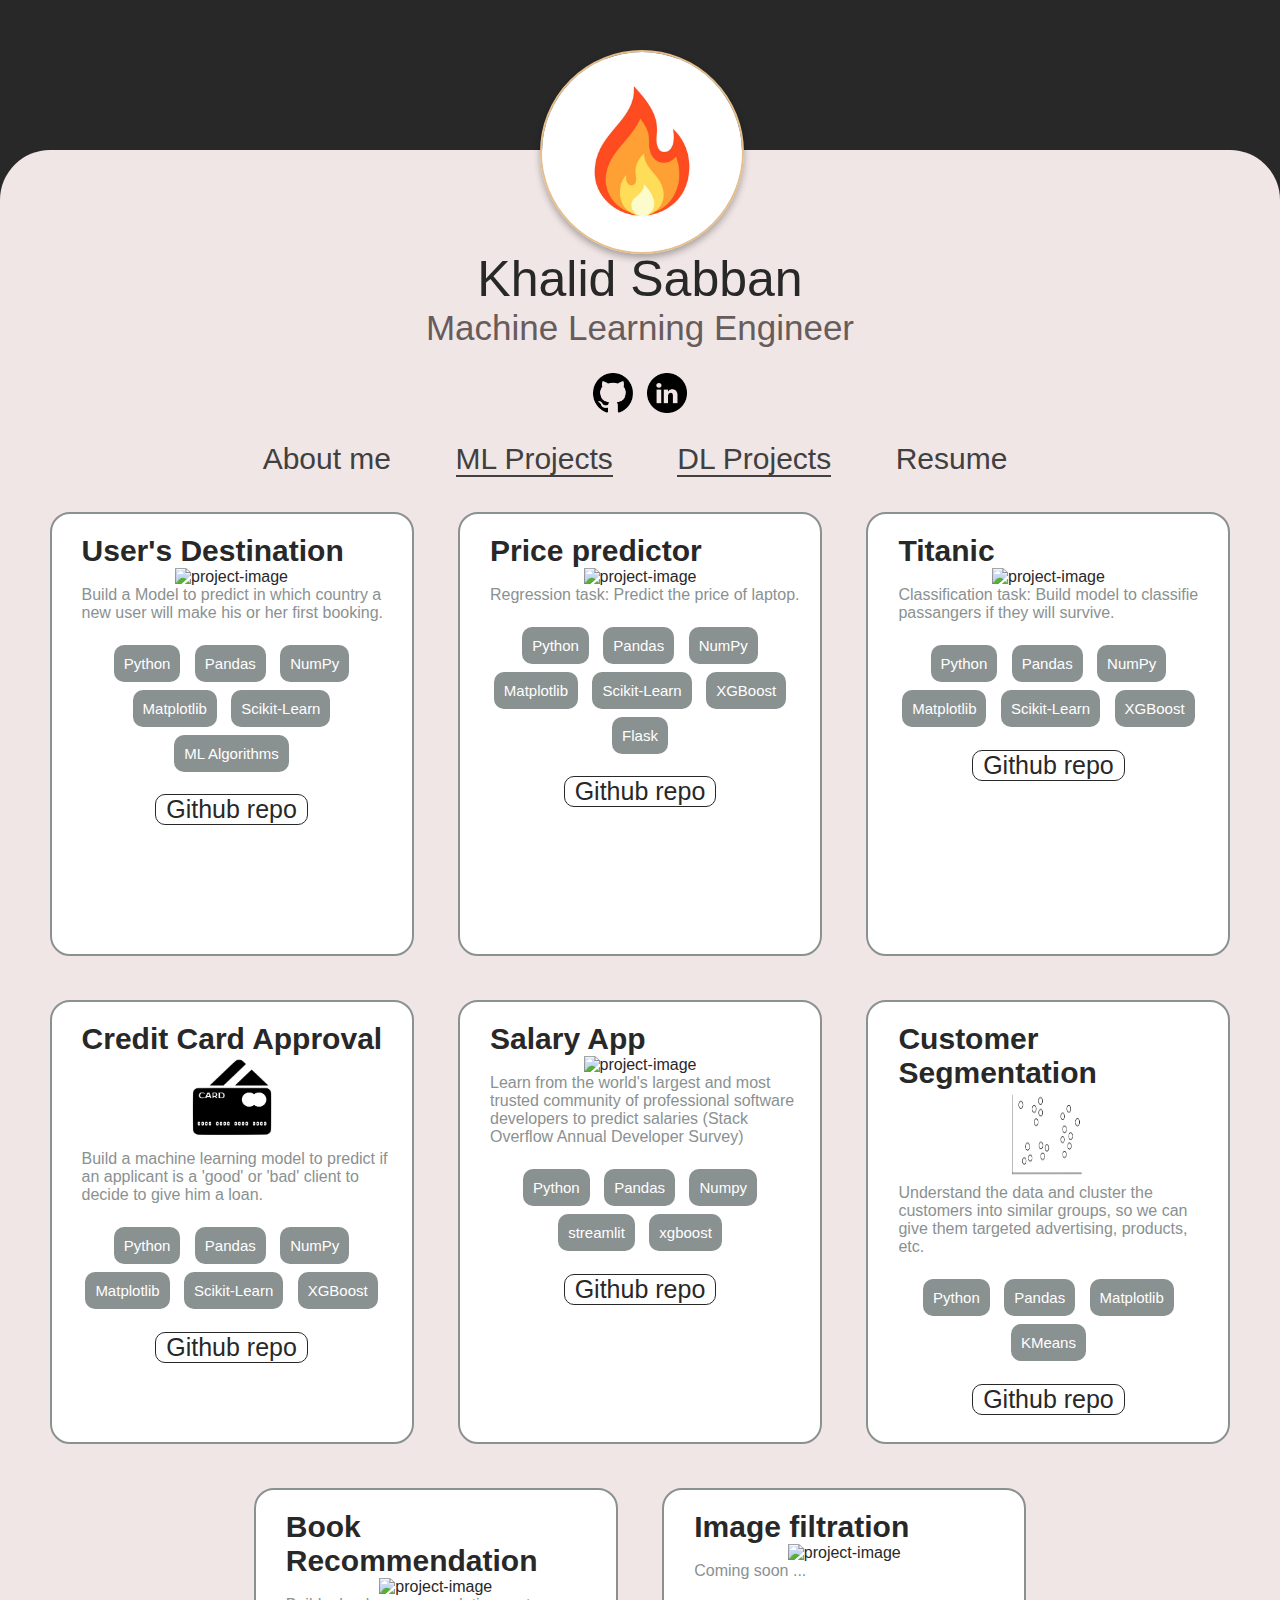
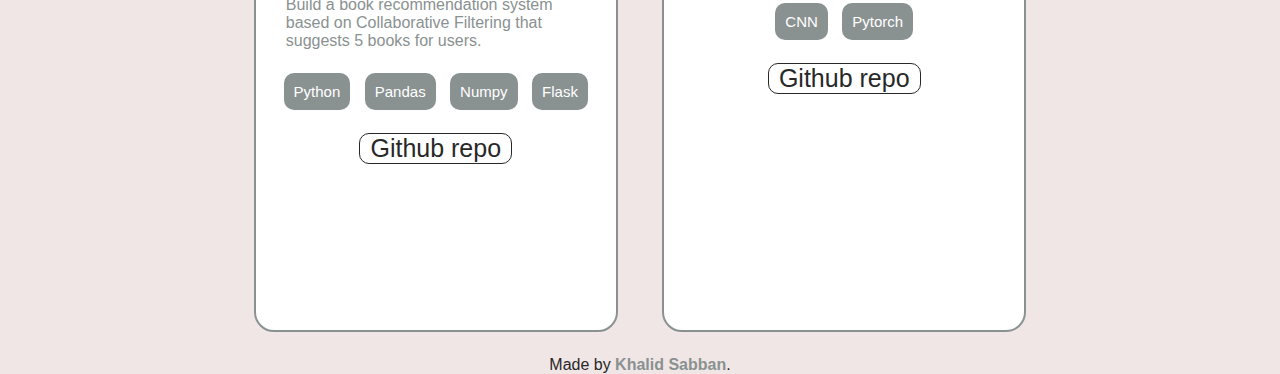
==== DL_projects.html @ 0de5e2ca "add new html page" ====
<!DOCTYPE html>
<html lang="en">
    <head>
        <meta charset="UTF-8">
        <title>Khalid Sabban | Machine Learning Engineer</title>
        <link href="https://fonts.googleapis.com/css?family=Comic+Neue|Gabriela&display=swap" rel="stylesheet">
        <script src="https://ajax.googleapis.com/ajax/libs/jquery/1.11.1/jquery.min.js"></script>
        <link rel="stylesheet" href="static/style.css"/>
        <link rel="shortcut icon" type="image/x-icon" href="static/img/logo-light.jpeg"/>
    </head>

    <body>
        <div class="container">
            <div>
                <h1>Khalid Sabban</h1>
                <h2>Machine Learning Engineer</h2>
            </div>
            <div class="links">
                <a href="https://github.com/khalidsbn" target="_blank">
                    <img src="static/img/github-icon.png" alt="github-link">
                </a>
                <a href="https://www.linkedin.com/in/khalidsabban/" target="_blank">
                    <img src="static/img/linkedin-icon.png" alt="linkedin-link">
                </a>
            </div>
            
            <div class="nav-bar">
                <ul>
                    <li><a href="index.html">About me</a></li>
                    <li><a href="ML_projects.html" style="border-bottom: 2px solid #404040;">ML Projects</a></li>
                    <li><a href="DL_projects.html" style="border-bottom: 2px solid #404040;">DL Projects</a></li>
                    <li><a href="resume.html">Resume</a></li>
                </ul>
            </div>

            <div class="project-container">

                <!--project 1-->
                <div class="project">
                    <h3 class="title">
                        User's Destination
                    </h3>
                    <img class="project-img"
                        src="https://cdn-icons-png.flaticon.com/128/854/854996.png"
                        alt="project-image">
                    <p class="description">
                        Build a Model to predict in which country a new user will make his or her first booking.
                    </p>
                    <ul>
                        <li>Python</li>
                        <li>Pandas</li>
                        <li>NumPy</li>
                        <li>Matplotlib</li>
                        <li>Scikit-Learn</li> <br>
                        <li>ML Algorithms</li>
                    </ul>
                    <p><br></p>
                    <button class="btn-dark-outline">
                        <a href="https://github.com/khalidsbn/Users-destination" target="_blank">Github repo</a>
                    </button>
                </div>

                <!--project 2-->
                <div class="project">
                    <h3 class="title">
                        Price predictor
                    </h3>
                    <img class="project-img"
                        src="https://cdn-icons-png.flaticon.com/128/2502/2502439.png"
                        alt="project-image">
                    <p class="description">
                        Regression task: Predict the price of laptop.
                    </p>
                    <ul>
                        <li>Python</li>
                        <li>Pandas</li>
                        <li>NumPy</li>
                        <li>Matplotlib</li>
                        <li>Scikit-Learn</li>
                        <li>XGBoost</li>
                        <li>Flask</li>
                    </ul>
                    <p><br></p>
                    <!--
                    <button class="btn-dark-outline">
                        <a href="website.com" target="_blank">Live site</a>
                    </button>
                    -->
                    <button class="btn-dark-outline">
                        <a href="https://github.com/khalidsbn/Laptop-Price-Predictor" target="_blank">Github repo</a>
                    </button>

                </div>

                <!--project 3-->
                <div class="project">
                    <h3 class="title">
                        Titanic
                    </h3>
                    <img class="project-img"
                        src="https://cdn-icons-png.flaticon.com/128/10049/10049213.png"
                        alt="project-image">
                    <p class="description">
                        Classification task: Build model to classifie passangers if they will survive.
                    </p>
                    <ul>
                        <li>Python</li>
                        <li>Pandas</li>
                        <li>NumPy</li>
                        <li>Matplotlib</li>
                        <li>Scikit-Learn</li>
                        <li>XGBoost</li>
                    </ul>
                    <p><br></p>
                    <button class="btn-dark-outline">
                        <a href="https://github.com/khalidsbn/Survived-prediction" target="_blank">Github repo</a>
                    </button>

                </div>

                <!--project 4-->
                <div class="project">
                    <h3 class="title">
                        Credit Card Approval
                    </h3>
                    <img class="project-img"
                        src="static/img/credit-card.png"
                        alt="project-image">
                    <p class="description">
                        Build a machine learning model to predict if an applicant is a 'good' or 'bad' client to decide to give him a loan.
                    </p>
                    <ul>
                        <li>Python</li>
                        <li>Pandas</li>
                        <li>NumPy</li>
                        <li>Matplotlib</li>
                        <li>Scikit-Learn</li>
                        <li>XGBoost</li>
                    </ul>
                    <p><br></p>
                    <button class="btn-dark-outline">
                        <a href="https://github.com/khalidsbn/Credit-Card-Approval-Prediction" target="_blank">Github repo</a>
                    </button>

                </div>

                <!--project 5-->
                <div class="project">
                    <h3 class="title">
                        Salary App 
                    </h3>
                    <img class="project-img"
                        src="https://cdn-icons-png.flaticon.com/128/1589/1589110.png"
                        alt="project-image">
                    <p class="description">
                        Learn from the world's largest and most trusted community of professional software developers to predict salaries (Stack Overflow Annual Developer Survey)
                    </p>
                    <ul>
                        <li>Python</li>
                        <li>Pandas</li>
                        <li>Numpy</li>
                        <li>streamlit</li>
                        <li>xgboost</li>
                    </ul>
                    <p><br></p>
                    <!--
                    <button class="btn-dark-outline">
                        <a href="website.com" target="_blank">Live site</a>
                    </button>
                    -->
                    <button class="btn-dark-outline">
                        <a href="https://github.com/khalidsbn/salary-app" target="_blank">Github repo</a>
                    </button>

                </div>

                <!--project 6-->
                <div class="project">
                    <h3 class="title">
                        Customer Segmentation 
                    </h3>
                    <img class="project-img"
                        src="static/img/clustering.png"
                        alt="project-image">
                    <p class="description">
                        Understand the data and cluster the customers into similar groups, so we can give them targeted advertising, products, etc.
                    </p>
                    <ul>
                        <li>Python</li>
                        <li>Pandas</li>
                        <li>Matplotlib</li>
                        <li>KMeans</li>
                    </ul>
                    <p><br></p>
                    <button class="btn-dark-outline">
                        <a href="https://github.com/khalidsbn/Customer-Segmentation/tree/main" target="_blank">Github repo</a>
                    </button>

                </div>

                <!--project 6-->
                <div class="project">
                    <h3 class="title">
                        Book Recommendation 
                    </h3>
                    <img class="project-img"
                        src="https://cdn-icons-png.flaticon.com/128/4277/4277078.png"
                        alt="project-image">
                    <p class="description">
                        Build a book recommendation system based on Collaborative Filtering that suggests 5 books for users.
                    </p>
                    <ul>
                        <li>Python</li>
                        <li>Pandas</li>
                        <li>Numpy</li>
                        <li>Flask</li>
                    </ul>
                    <p><br></p>
                    <button class="btn-dark-outline">
                        <a href="https://github.com/khalidsbn/books-recommendation" target="_blank">Github repo</a>
                    </button>

                </div>

                <!--project 6-->
                <div class="project">
                    <h3 class="title">
                        Image filtration 
                    </h3>
                    <img class="project-img"
                        src="https://cdn-icons-png.flaticon.com/128/2080/2080970.png"
                        alt="project-image">
                    <p class="description">
                        Coming soon ...
                    </p>
                    <ul>
                        <li>CNN</li>
                        <li>Pytorch</li>
                    </ul>
                    <p><br></p>
                    <button class="btn-dark-outline">
                        <a href="https://github.com/khalidsbn/" target="_blank">Github repo</a>
                    </button>

                </div>

            </div>

            <div class="footer">
                Made by <a href="https://www.linkedin.com/in/khalidsabban/" target="_blank">Khalid Sabban</a>.
            </div>

        </div>

        <div class="img-holder">
            <div class="card">
                <img class="img" src="static/img/logo-light.jpeg" alt="my picture">
            </div>
        </div>

        <script>
            function copyToClipboard(element) {
                var $temp = $("<input>");
                $("body").append($temp);
                $temp.val($(element).text()).select();
                document.execCommand("copy");
                $temp.remove();
            }

            var card = document.querySelector('.card');
            card.addEventListener('click', function () {
                card.classList.toggle('is-flipped');
            });
        </script>
    </body>
</html>
---- static/style.css ----
@font-face {
    font-family: 'Gabriola';
    font-style: normal;
    font-weight: normal;
    src: local('Gabriola'), url('/resources/gabriola Font Download.woff') format('woff');
}

body {
    background-color: #282828;
    padding: 0;
    margin: 0;
    font-family: Gabriola, sans-serif;
    color: #282828;
    text-align: center;
}

h1 {
    font-size: 50px;
    font-weight: normal;
    margin: 0;
}

h2 {
    font-size: 35px;
    font-weight: lighter;
    color: #675C5C;
    margin: 0;
}

h3 {
    font-size: 30px;
    margin: 0 0 0 10px;
}

h4 {
    margin: 0 0 0 10px;
}

p {
    margin: 0 0 0 10px;

}

ul {
    margin-right: 50px;
}

ul li {
    display: inline;
    margin: 30px;
    font-size: 30px;
    color: #404040;
}

li a {
    text-decoration: none;
    color: #404040;
}

li a:hover {
    border-bottom: 2px solid #404040;
}

li a:focus {
    border-bottom: 2px solid #404040;
}

.links {
    margin-top: 20px;
}

.links img {
    width: 40px;
    height: 40px;
    margin: 5px;
}

.links a {
    text-decoration: none;
}

.links:hover .mail {
    display: block;
}

.mail:focus {
    display: block;
}

.container {
    background-color: #F1E6E6;
    height: 100%;
    border-top-right-radius: 50px;
    border-top-left-radius: 50px;
    text-align: center;
    align-items: center;
    position: relative;
    margin: 150px 0 0;
    padding-top: 100px;
}

.nav-bar {
    margin-top: 20px;
}

.img {
    border-radius: 50%;
    width: 200px;
    height: 200px;
    border: solid 2px #E6BE8A;
    position: relative;
    cursor: pointer;
    box-shadow: 0 4px 7px #0000004d;

}

.card {
    transition: transform 4s;
    transform-style: preserve-3d;
    cursor: pointer;
    position: relative;
}

.card.is-flipped {
    transform: rotateY(180deg);
}


.img-holder {
    position: absolute;
    top: 50px;
    left: 50%;
    margin-left: -100px;
}

.project-container {
    max-width: 1600px;
    overflow: hidden;
    text-align: center;
    margin: auto;
}

.project {
    background: white;
    margin: 20px;
    border-radius: 20px;
    width: 320px;
    display: inline-block;
    border: 2px solid #8A9191;
    min-height: 400px;
    padding: 20px;
    overflow: hidden;
}

.project ul {
    display: inline;
    text-decoration: none;
    margin: 0 auto;
    padding: 0;
    line-height: 280%;
}

.project li {
    font-size: 15px;
    text-decoration: none;
    margin: 5px;
    padding: 10px;
    color: white;
    background-color: #8A9191;
    border-radius: 10px;
}

.btn-dark-outline {
    text-decoration: none;
    font-family: Gabriola, sans-serif;
    font-size: 25px;
    background-color: transparent;
    padding: 0 10px;
    min-width: 150px;
    border-radius: 10px;
    border: 1px solid #282828;
    outline: none;
    color: #282828;

}

.btn-dark-outline:hover {
    background-color: #282828;
    color: white;
}

.btn-dark-outline:hover a {
    background-color: #282828;
    color: white;
}

.btn-dark-outline a {
    text-decoration: none;
    color: #282828;
}


.btn-light-outline {
    text-decoration: none;
    font-family: Gabriola, sans-serif;
    font-size: 25px;
    background-color: rgba(0, 0, 0, 0.4);
    padding: 0 10px;
    min-width: 150px;
    border-radius: 10px;
    border: none;
    outline: none;
    margin: 10px;
    color: #F1E6E6;
    opacity: 1;
}

.btn-light-outline:hover {
    background-color: #F1E6E6;
    opacity: 1;
    color: #282828;
}

.project-img {
    width: 90px;
    height: 90px;
    margin: 0;
}

.title {
    text-align: left;
}

.description {
    text-align: left;
    color: #8A9191;
    margin-bottom: 20px;
}

/*Tooltip - Mail*/
.tooltip {
    position: relative;
    display: inline-block;
}

.tooltip .tooltiptext {
    visibility: hidden;
    width: 120px;
    background-color: #282828;
    color: #F1E6E6;
    text-align: center;
    border-radius: 6px;
    padding: 5px 0;

    /* Position the tooltip */
    position: absolute;
    z-index: 1;
    bottom: 100%;
    left: 50%;
    margin-left: -60px;
}

.tooltip:hover .tooltiptext {
    visibility: visible;
}

.mail {
    display: none;
}

.wrapper {
    background-color: #282828;
    width: 650px;
    height: 900px;
    margin: auto;
    background-repeat: no-repeat;
    position: relative;
    z-index: 1;
    justify-content: center;
    align-items: center;
    display: flex;
}

.wrapper button {
    position: center;
    font-size: 35px;
    width: 200px;
    margin: 0 auto;
}

/*about section*/
.about-section {
    margin-top: 100px;
    margin-bottom: 20px;
}

.about-section div {
    padding: 20px;
}

.about-section h2 {
    color: #282828;
    font-weight: bold;

}

.about-me p {
    font-size: 23px;
    margin-left: 25px;
}

.stack-container {
    max-width: 1600px;
    overflow: hidden;
    text-align: center;
    margin: auto;
}

.stack-item {
    background: transparent;
    height: 80px;
    width: 100px;
    margin: 30px;
    border-radius: 50%;
    display: inline-block;
}

.stack-item img {
    height: 80px;
    width: 80px;
    margin: 0 auto;
    padding: 0;
}

/*end about section*/


.content {
    margin-top: 50px;
}

.content button {
    text-decoration: none;
    font-family: Gabriola, sans-serif;
    font-size: 25px;
    background-color: #282828;
    padding: 0 10px;
    min-width: 200px;
    border-radius: 10px;
    outline: none;
    margin: 10px;
    color: white;
    border: none;
}

.content button a {
    text-decoration: none;
    color: white;
}

.content button:hover {
    font-size: 30px;
    width: 230px;
}

.content button:hover a{
    font-size: 30px;
    width: 230px;
}

strong {
    color: #8A9191;
}

/*timeline*/
.timeline {
    margin: 30px auto;
    max-width: 800px;
    padding: 35px;
    text-align: left;
    overflow: hidden;
}

.timeline h2 {
    font-weight: 600;
    color: #282828;
}

.event {
    overflow: hidden;
    background-color: white;
    width: 350px;
    height: 200px;
    border-radius: 20px;
    padding: 10px;
    margin: 20px auto 20px 20px;
    color: #282828;
    display: inline-block;
}

.event p {
    color: #8A9191;
    margin-top: 10px;
}

.event span {
    margin: 0 0 0 10px;
}


/*end of timeline*/

.footer a {
    text-decoration: none;
    color: #8A9191;
    font-weight: bold;
}

/**************************************Media queries***********************************************/


/* ----------- iPhone 5, 5S, 5C and 5SE ----------- */

/* Portrait and Landscape */
@media only screen
and (min-device-width: 320px)
and (max-device-width: 568px)
and (-webkit-min-device-pixel-ratio: 2) {

    .about-section h2 {
        font-size: 50px;
    }

    .about-section p {
        font-size: 30px;
    }


    .stack-container {
        max-width: 700px;
    }

    .stack-item {
        background: transparent;
        height: 100px;
        width: 120px;
    }

    .stack-item img {
        height: 120px;
        width: 120px;
    }
}

/* Portrait */
@media only screen
and (min-device-width: 320px)
and (max-device-width: 568px)
and (-webkit-min-device-pixel-ratio: 2)
and (orientation: portrait) {
}

/* Landscape */
@media only screen
and (min-device-width: 320px)
and (max-device-width: 568px)
and (-webkit-min-device-pixel-ratio: 2)
and (orientation: landscape) {

}

/* ----------- iPhone 6, 6S, 7 and 8 ----------- */

/* Portrait and Landscape */
@media only screen
and (min-device-width: 375px)
and (max-device-width: 667px)
and (-webkit-min-device-pixel-ratio: 2) {

}

/* Portrait */
@media only screen
and (min-device-width: 375px)
and (max-device-width: 667px)
and (-webkit-min-device-pixel-ratio: 2)
and (orientation: portrait) {

}

/* Landscape */
@media only screen
and (min-device-width: 375px)
and (max-device-width: 667px)
and (-webkit-min-device-pixel-ratio: 2)
and (orientation: landscape) {

}

/* ----------- iPhone 6+, 7+ and 8+ ----------- */

/* Portrait and Landscape */
@media only screen
and (min-device-width: 414px)
and (max-device-width: 736px)
and (-webkit-min-device-pixel-ratio: 3) {

}

/* Portrait */
@media only screen
and (min-device-width: 414px)
and (max-device-width: 736px)
and (-webkit-min-device-pixel-ratio: 3)
and (orientation: portrait) {

}

/* Landscape */
@media only screen
and (min-device-width: 414px)
and (max-device-width: 736px)
and (-webkit-min-device-pixel-ratio: 3)
and (orientation: landscape) {

}

/* ----------- iPhone X ----------- */

/* Portrait and Landscape */
@media only screen
and (min-device-width: 375px)
and (max-device-width: 812px)
and (-webkit-min-device-pixel-ratio: 3) {

}

/* Portrait */
@media only screen
and (min-device-width: 375px)
and (max-device-width: 812px)
and (-webkit-min-device-pixel-ratio: 3)
and (orientation: portrait) {

}

/* Landscape */
@media only screen
and (min-device-width: 375px)
and (max-device-width: 812px)
and (-webkit-min-device-pixel-ratio: 3)
and (orientation: landscape) {

}
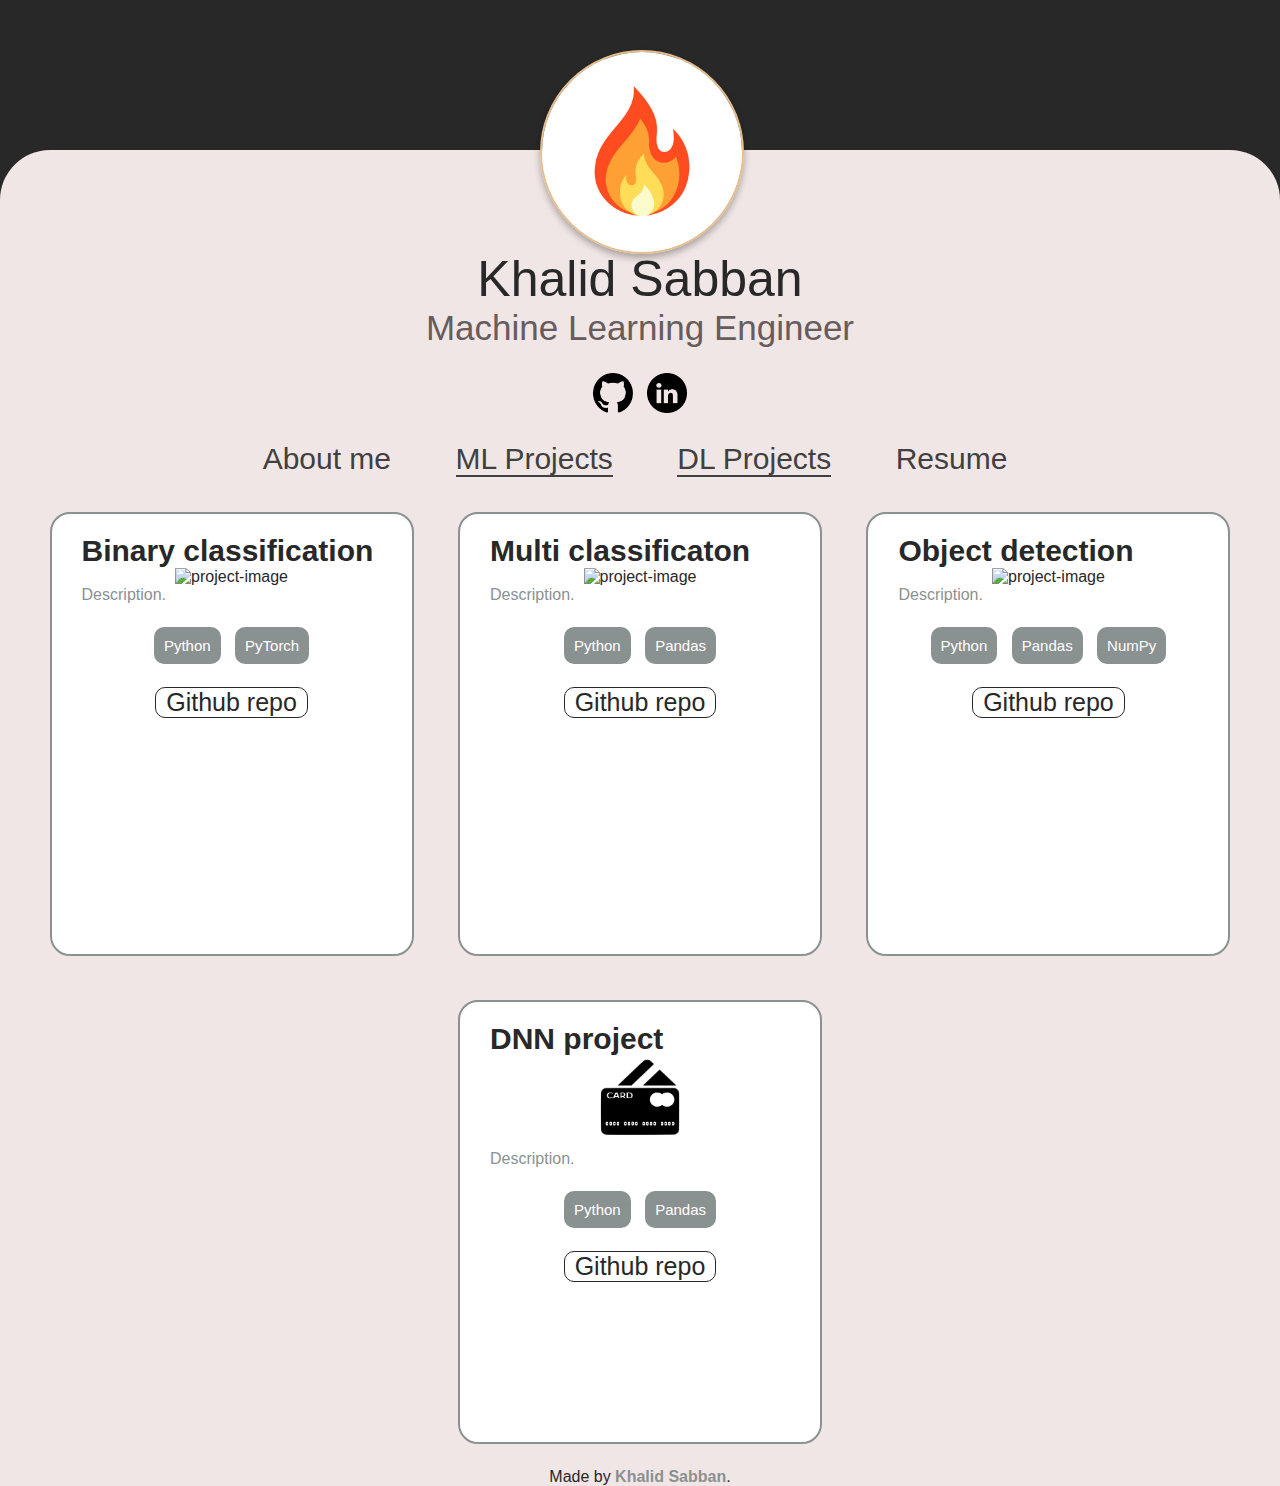
==== commit 96718b3b: "add projects" ====
--- a/DL_projects.html
+++ b/DL_projects.html
@@ -38,21 +38,17 @@
                 <!--project 1-->
                 <div class="project">
                     <h3 class="title">
-                        User's Destination
+                        Binary classification
                     </h3>
                     <img class="project-img"
                         src="https://cdn-icons-png.flaticon.com/128/854/854996.png"
                         alt="project-image">
                     <p class="description">
-                        Build a Model to predict in which country a new user will make his or her first booking.
+                        Description.
                     </p>
                     <ul>
                         <li>Python</li>
-                        <li>Pandas</li>
-                        <li>NumPy</li>
-                        <li>Matplotlib</li>
-                        <li>Scikit-Learn</li> <br>
-                        <li>ML Algorithms</li>
+                        <li>PyTorch</li>
                     </ul>
                     <p><br></p>
                     <button class="btn-dark-outline">
@@ -63,22 +59,17 @@
                 <!--project 2-->
                 <div class="project">
                     <h3 class="title">
-                        Price predictor
+                        Multi classificaton
                     </h3>
                     <img class="project-img"
                         src="https://cdn-icons-png.flaticon.com/128/2502/2502439.png"
                         alt="project-image">
                     <p class="description">
-                        Regression task: Predict the price of laptop.
+                        Description.
                     </p>
                     <ul>
                         <li>Python</li>
                         <li>Pandas</li>
-                        <li>NumPy</li>
-                        <li>Matplotlib</li>
-                        <li>Scikit-Learn</li>
-                        <li>XGBoost</li>
-                        <li>Flask</li>
                     </ul>
                     <p><br></p>
                     <!--
@@ -87,7 +78,7 @@
                     </button>
                     -->
                     <button class="btn-dark-outline">
-                        <a href="https://github.com/khalidsbn/Laptop-Price-Predictor" target="_blank">Github repo</a>
+                        <a href="" target="_blank">Github repo</a>
                     </button>
 
                 </div>
@@ -95,25 +86,22 @@
                 <!--project 3-->
                 <div class="project">
                     <h3 class="title">
-                        Titanic
+                        Object detection
                     </h3>
                     <img class="project-img"
                         src="https://cdn-icons-png.flaticon.com/128/10049/10049213.png"
                         alt="project-image">
                     <p class="description">
-                        Classification task: Build model to classifie passangers if they will survive.
+                        Description.
                     </p>
                     <ul>
                         <li>Python</li>
                         <li>Pandas</li>
                         <li>NumPy</li>
-                        <li>Matplotlib</li>
-                        <li>Scikit-Learn</li>
-                        <li>XGBoost</li>
                     </ul>
                     <p><br></p>
                     <button class="btn-dark-outline">
-                        <a href="https://github.com/khalidsbn/Survived-prediction" target="_blank">Github repo</a>
+                        <a href="" target="_blank">Github repo</a>
                     </button>
 
                 </div>
@@ -121,128 +109,24 @@
                 <!--project 4-->
                 <div class="project">
                     <h3 class="title">
-                        Credit Card Approval
+                        DNN project
                     </h3>
                     <img class="project-img"
                         src="static/img/credit-card.png"
                         alt="project-image">
                     <p class="description">
-                        Build a machine learning model to predict if an applicant is a 'good' or 'bad' client to decide to give him a loan.
+                        Description.
                     </p>
                     <ul>
                         <li>Python</li>
                         <li>Pandas</li>
-                        <li>NumPy</li>
-                        <li>Matplotlib</li>
-                        <li>Scikit-Learn</li>
-                        <li>XGBoost</li>
                     </ul>
                     <p><br></p>
                     <button class="btn-dark-outline">
-                        <a href="https://github.com/khalidsbn/Credit-Card-Approval-Prediction" target="_blank">Github repo</a>
+                        <a href="" target="_blank">Github repo</a>
                     </button>
 
-                </div>
-
-                <!--project 5-->
-                <div class="project">
-                    <h3 class="title">
-                        Salary App 
-                    </h3>
-                    <img class="project-img"
-                        src="https://cdn-icons-png.flaticon.com/128/1589/1589110.png"
-                        alt="project-image">
-                    <p class="description">
-                        Learn from the world's largest and most trusted community of professional software developers to predict salaries (Stack Overflow Annual Developer Survey)
-                    </p>
-                    <ul>
-                        <li>Python</li>
-                        <li>Pandas</li>
-                        <li>Numpy</li>
-                        <li>streamlit</li>
-                        <li>xgboost</li>
-                    </ul>
-                    <p><br></p>
-                    <!--
-                    <button class="btn-dark-outline">
-                        <a href="website.com" target="_blank">Live site</a>
-                    </button>
-                    -->
-                    <button class="btn-dark-outline">
-                        <a href="https://github.com/khalidsbn/salary-app" target="_blank">Github repo</a>
-                    </button>
-
-                </div>
-
-                <!--project 6-->
-                <div class="project">
-                    <h3 class="title">
-                        Customer Segmentation 
-                    </h3>
-                    <img class="project-img"
-                        src="static/img/clustering.png"
-                        alt="project-image">
-                    <p class="description">
-                        Understand the data and cluster the customers into similar groups, so we can give them targeted advertising, products, etc.
-                    </p>
-                    <ul>
-                        <li>Python</li>
-                        <li>Pandas</li>
-                        <li>Matplotlib</li>
-                        <li>KMeans</li>
-                    </ul>
-                    <p><br></p>
-                    <button class="btn-dark-outline">
-                        <a href="https://github.com/khalidsbn/Customer-Segmentation/tree/main" target="_blank">Github repo</a>
-                    </button>
-
-                </div>
-
-                <!--project 6-->
-                <div class="project">
-                    <h3 class="title">
-                        Book Recommendation 
-                    </h3>
-                    <img class="project-img"
-                        src="https://cdn-icons-png.flaticon.com/128/4277/4277078.png"
-                        alt="project-image">
-                    <p class="description">
-                        Build a book recommendation system based on Collaborative Filtering that suggests 5 books for users.
-                    </p>
-                    <ul>
-                        <li>Python</li>
-                        <li>Pandas</li>
-                        <li>Numpy</li>
-                        <li>Flask</li>
-                    </ul>
-                    <p><br></p>
-                    <button class="btn-dark-outline">
-                        <a href="https://github.com/khalidsbn/books-recommendation" target="_blank">Github repo</a>
-                    </button>
-
-                </div>
-
-                <!--project 6-->
-                <div class="project">
-                    <h3 class="title">
-                        Image filtration 
-                    </h3>
-                    <img class="project-img"
-                        src="https://cdn-icons-png.flaticon.com/128/2080/2080970.png"
-                        alt="project-image">
-                    <p class="description">
-                        Coming soon ...
-                    </p>
-                    <ul>
-                        <li>CNN</li>
-                        <li>Pytorch</li>
-                    </ul>
-                    <p><br></p>
-                    <button class="btn-dark-outline">
-                        <a href="https://github.com/khalidsbn/" target="_blank">Github repo</a>
-                    </button>
-
-                </div>
+                </div>        
 
             </div>
 
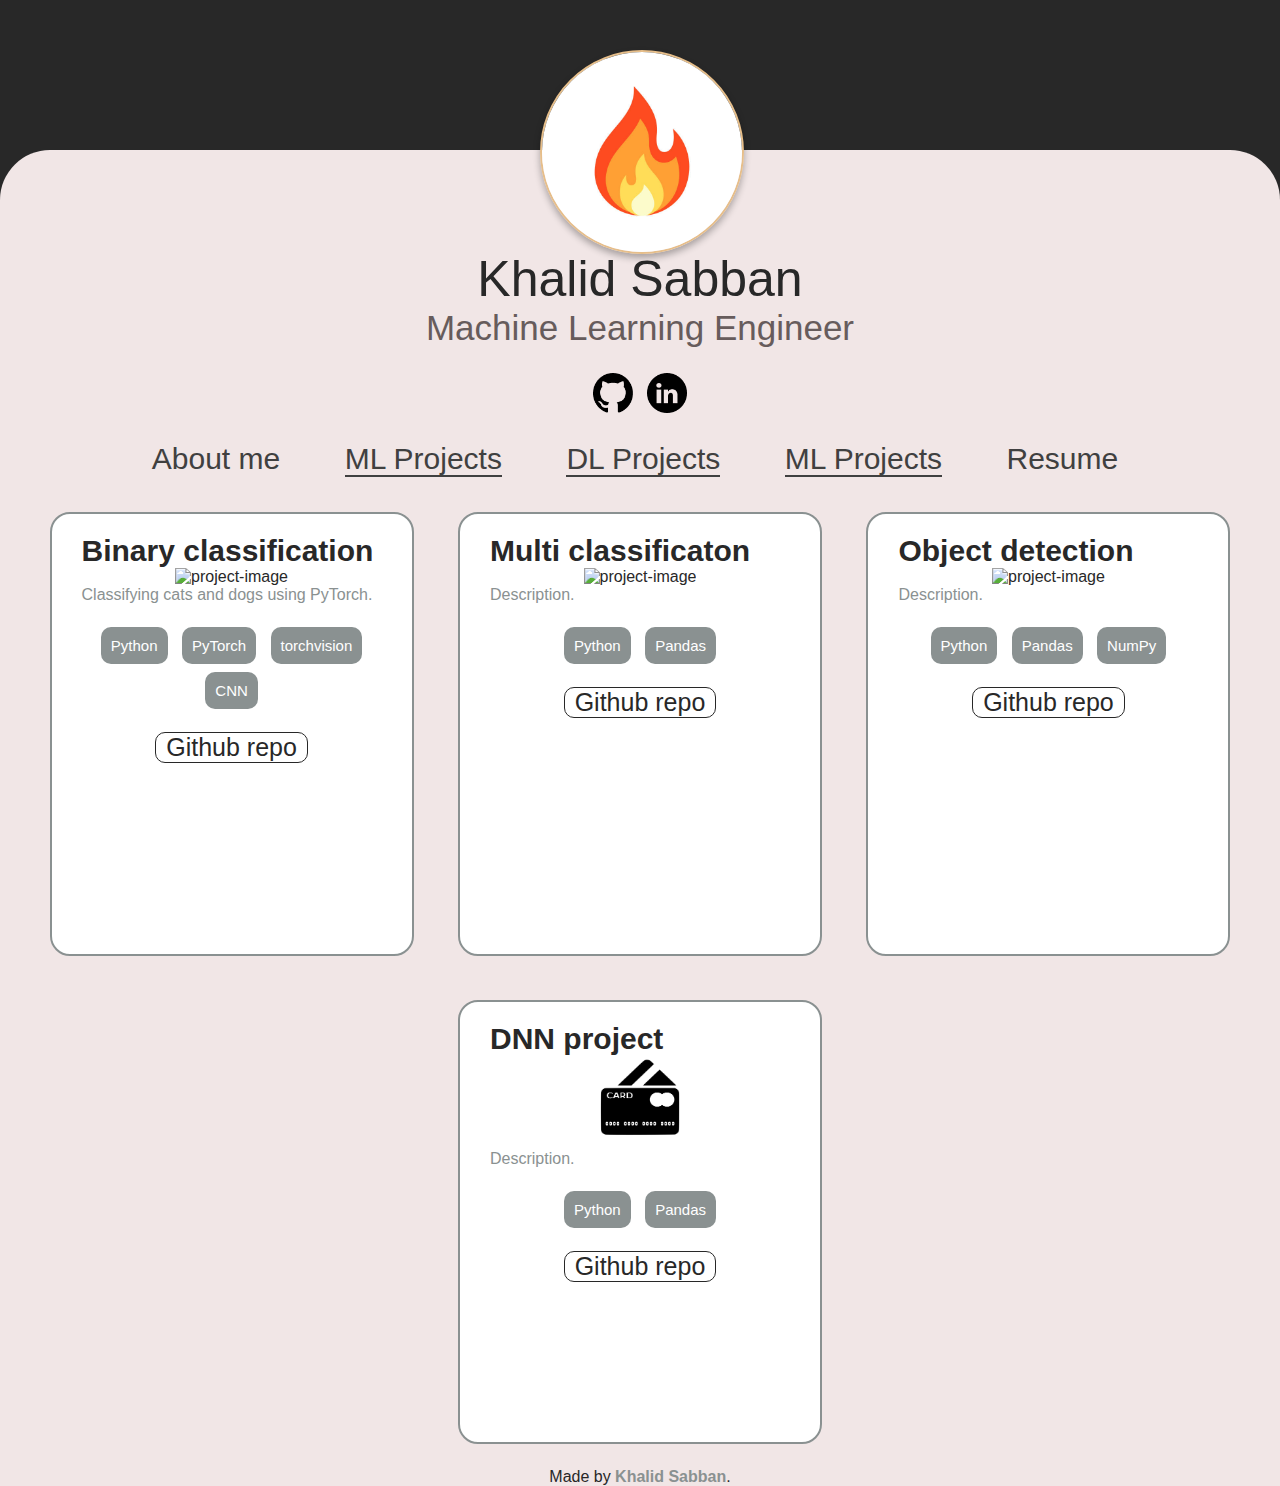
==== commit 2e9babe5: "edit nav" ====
--- a/DL_projects.html
+++ b/DL_projects.html
@@ -29,6 +29,7 @@
                     <li><a href="index.html">About me</a></li>
                     <li><a href="ML_projects.html" style="border-bottom: 2px solid #404040;">ML Projects</a></li>
                     <li><a href="DL_projects.html" style="border-bottom: 2px solid #404040;">DL Projects</a></li>
+                    <li><a href="projects.html" style="border-bottom: 2px solid #404040;">ML Projects</a></li>
                     <li><a href="resume.html">Resume</a></li>
                 </ul>
             </div>
@@ -41,18 +42,20 @@
                         Binary classification
                     </h3>
                     <img class="project-img"
-                        src="https://cdn-icons-png.flaticon.com/128/854/854996.png"
+                        src=""
                         alt="project-image">
                     <p class="description">
-                        Description.
+                        Classifying cats and dogs using PyTorch.
                     </p>
                     <ul>
                         <li>Python</li>
                         <li>PyTorch</li>
+                        <li>torchvision</li>
+                        <li>CNN</li>
                     </ul>
                     <p><br></p>
                     <button class="btn-dark-outline">
-                        <a href="https://github.com/khalidsbn/Users-destination" target="_blank">Github repo</a>
+                        <a href="https://github.com/khalidsbn/cats-dogs-classifcation-pytorch/tree/main" target="_blank">Github repo</a>
                     </button>
                 </div>
 
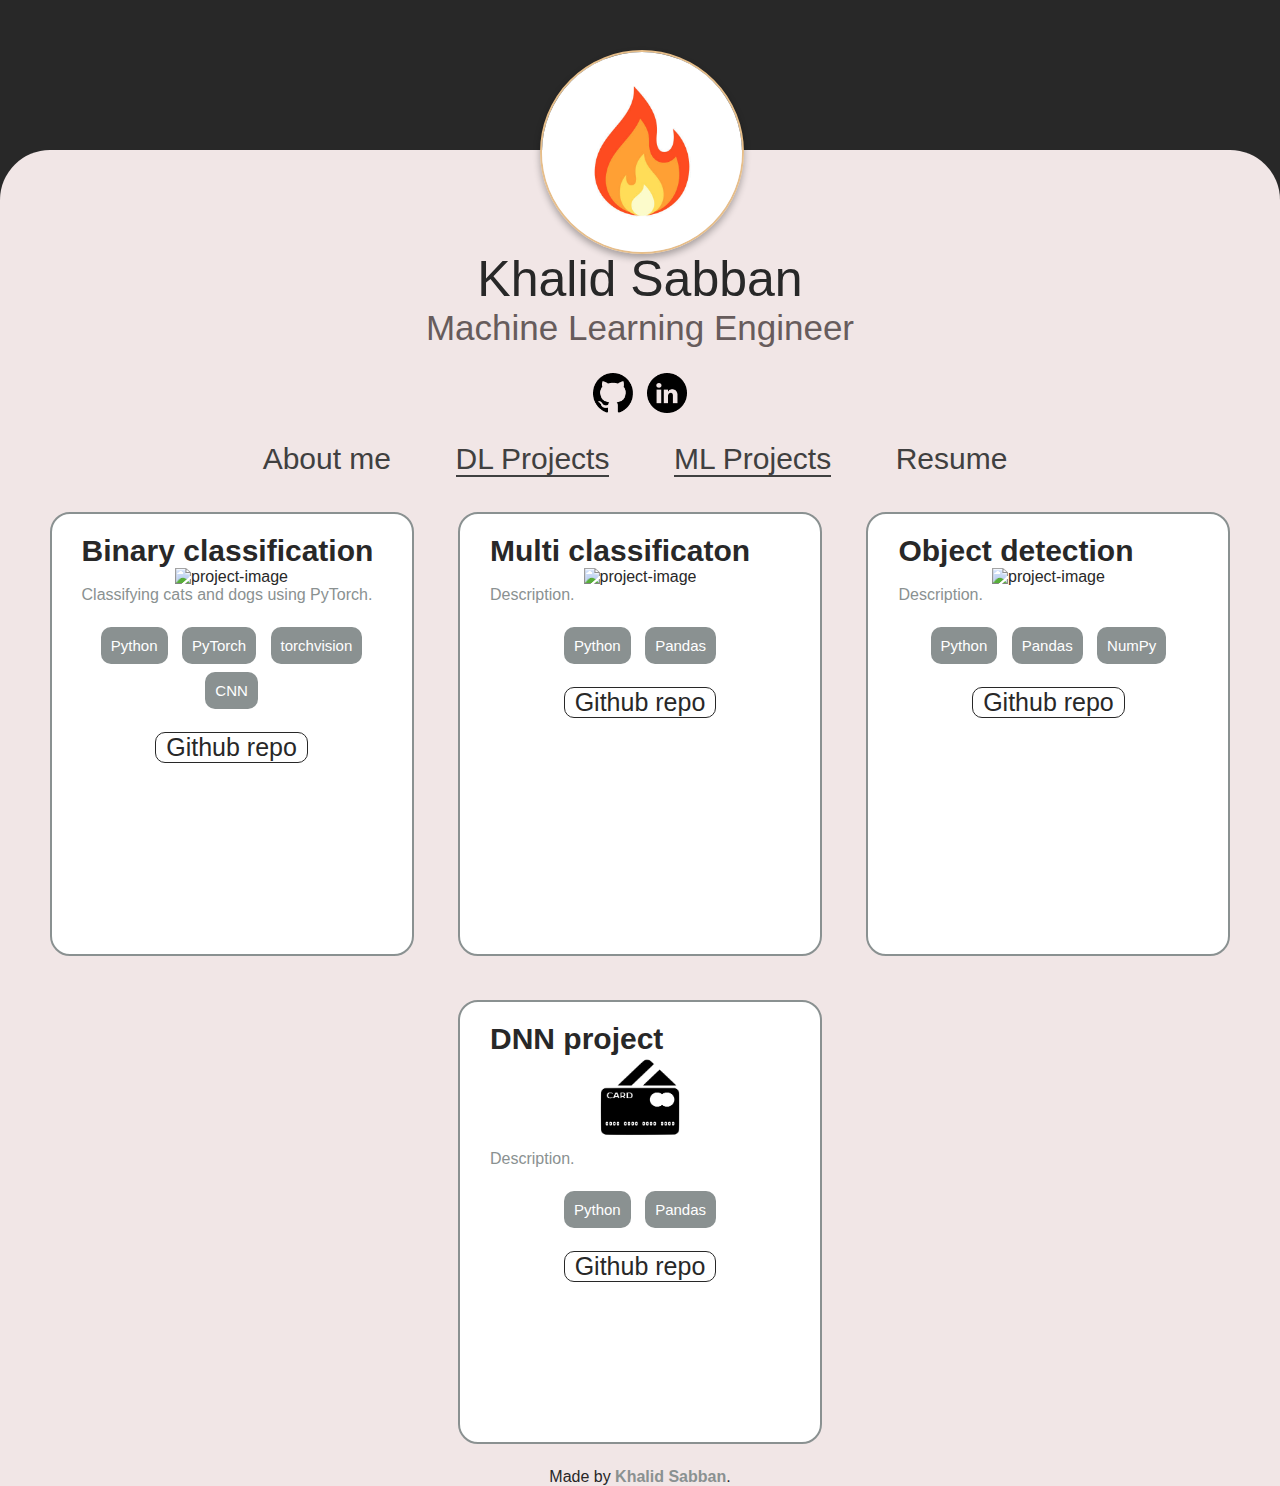
==== commit 4c1d84b2: "add new nav" ====
--- a/DL_projects.html
+++ b/DL_projects.html
@@ -27,7 +27,6 @@
             <div class="nav-bar">
                 <ul>
                     <li><a href="index.html">About me</a></li>
-                    <li><a href="ML_projects.html" style="border-bottom: 2px solid #404040;">ML Projects</a></li>
                     <li><a href="DL_projects.html" style="border-bottom: 2px solid #404040;">DL Projects</a></li>
                     <li><a href="projects.html" style="border-bottom: 2px solid #404040;">ML Projects</a></li>
                     <li><a href="resume.html">Resume</a></li>
